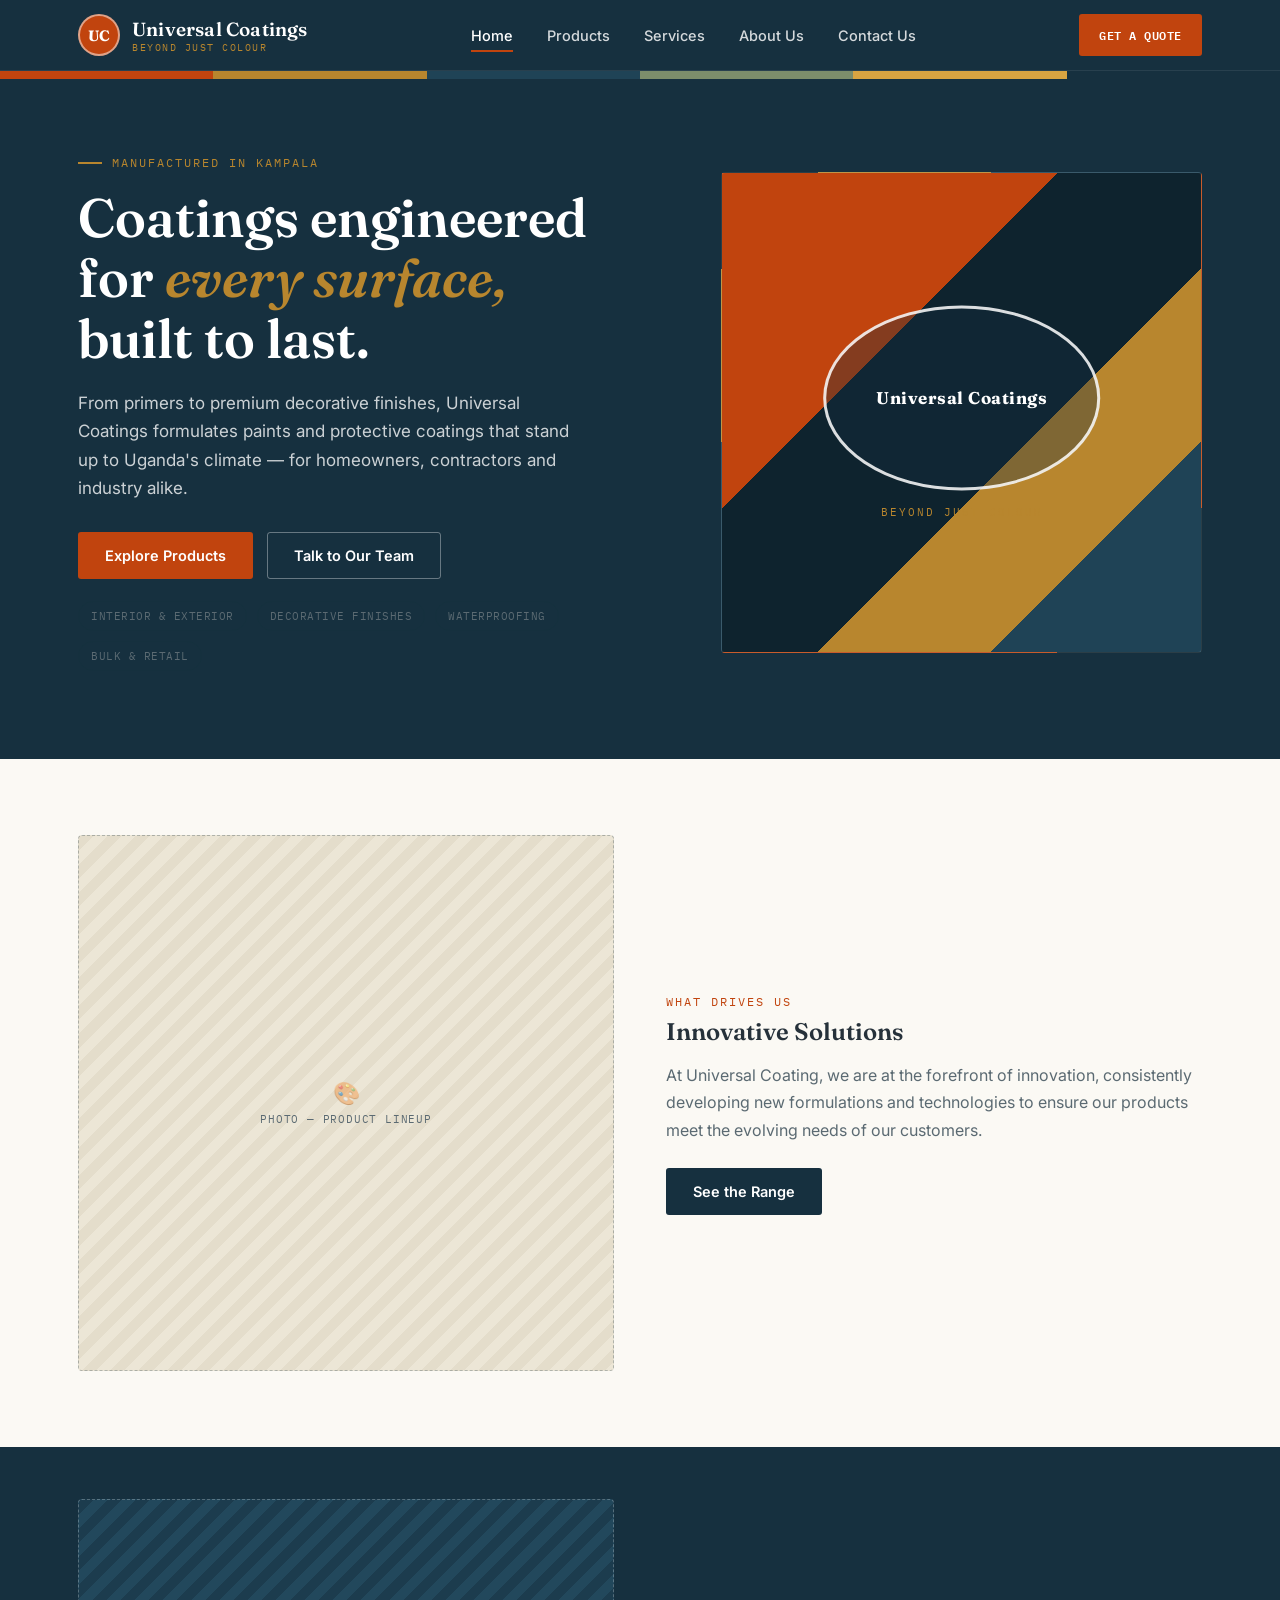
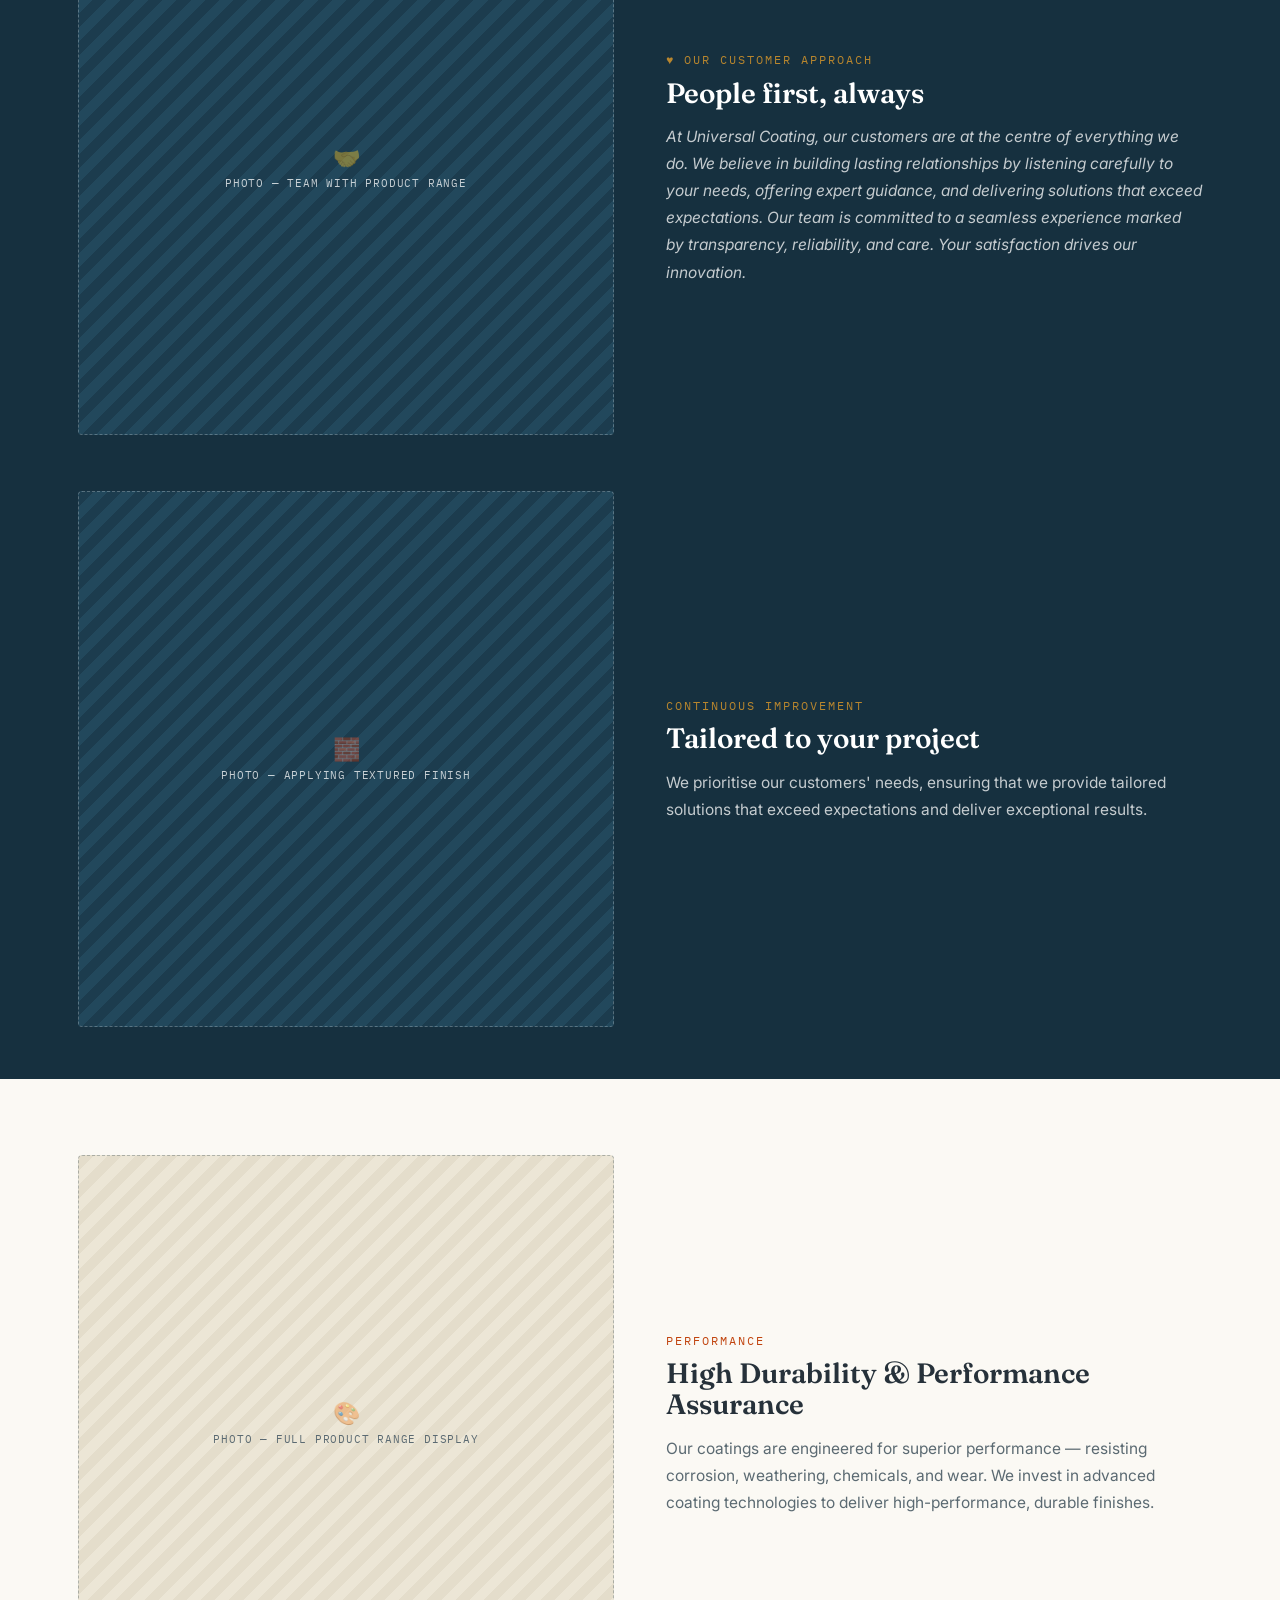
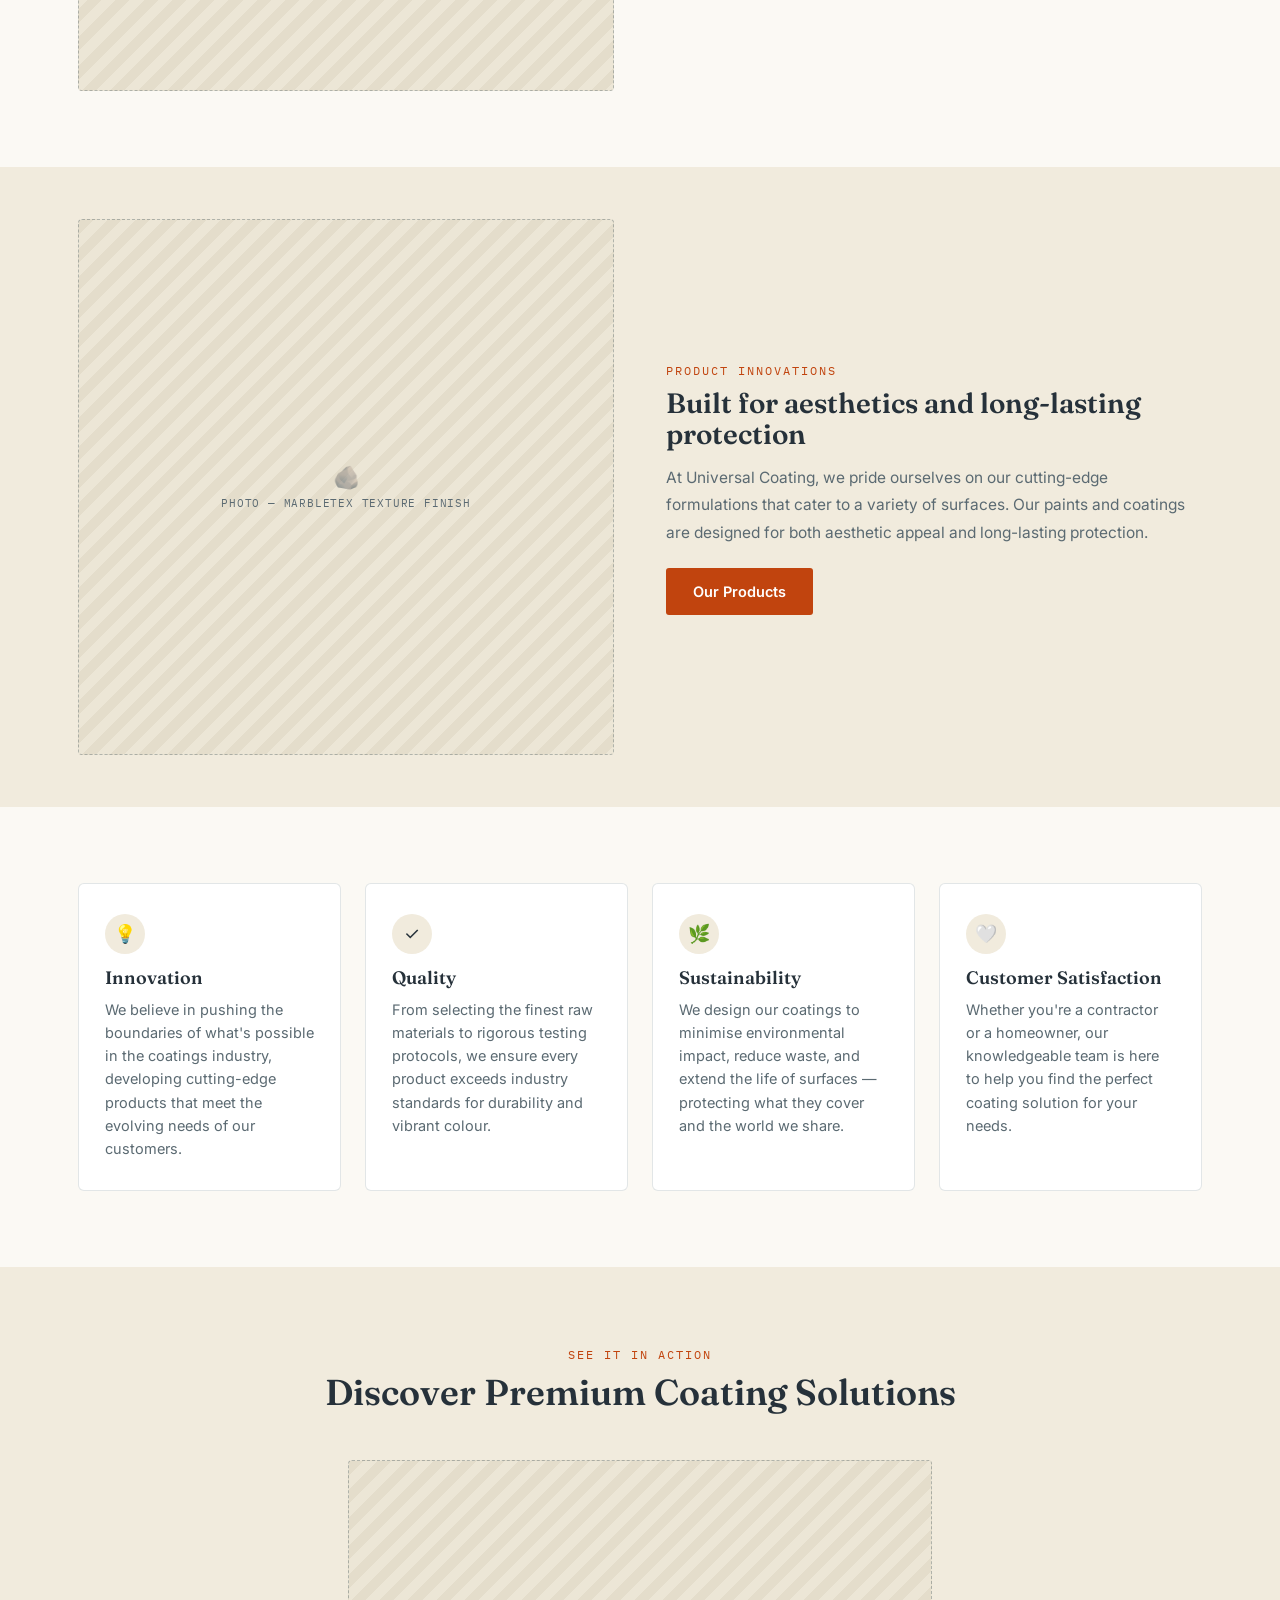
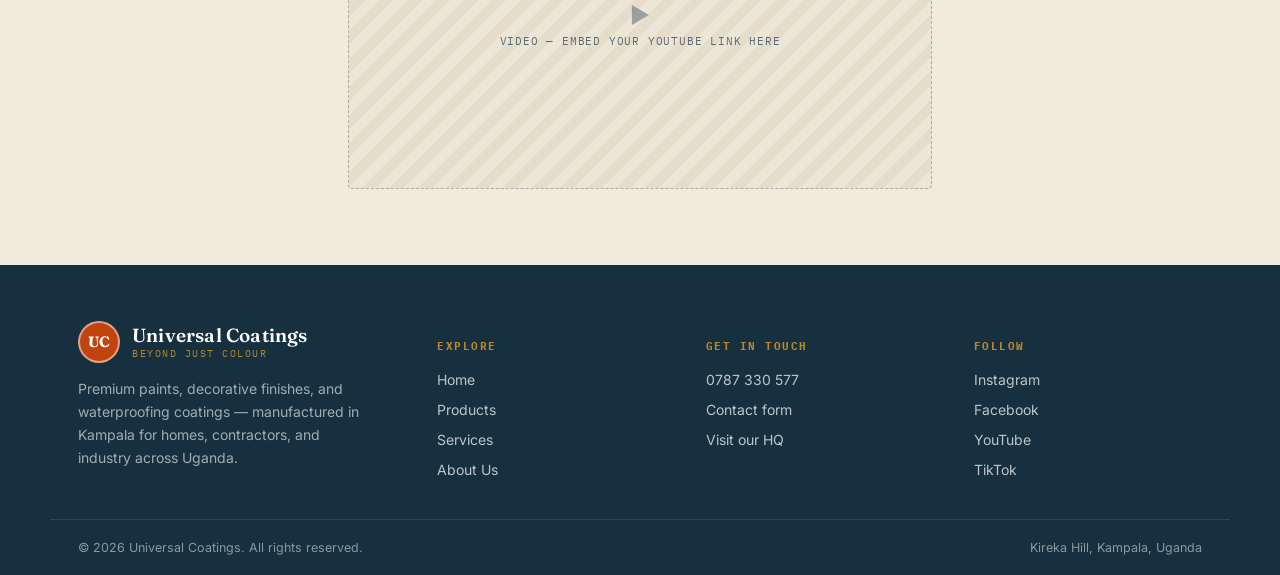
==== index.html @ a61416cd "Add files via upload" ====
<!doctype html>
<html lang="en">
<head>
<meta charset="UTF-8">
<meta name="viewport" content="width=device-width, initial-scale=1.0">
<title>Universal Coatings — Beyond Just Colour</title>
<meta name="description" content="Universal Coatings manufactures premium paints, decorative finishes and waterproofing coatings in Kampala, Uganda — for homes, contractors and industry.">
<link rel="stylesheet" href="css/styles.css">
</head>
<body>

<header class="site-header">
  <div class="nav-row">
    <a href="index.html" class="brand">
      <div class="brand-mark">UC</div>
      <div class="brand-text">
        <div class="name">Universal Coatings</div>
        <div class="tag">Beyond Just Colour</div>
      </div>
    </a>
    <nav class="main-nav">
      <ul>
        <li><a href="index.html" class="active">Home</a></li>
        <li><a href="products.html">Products</a></li>
        <li><a href="services.html">Services</a></li>
        <li><a href="about.html">About Us</a></li>
        <li><a href="contact.html">Contact Us</a></li>
      </ul>
    </nav>
    <a href="contact.html" class="nav-cta">Get a Quote</a>
    <button class="nav-toggle" aria-label="Toggle menu"><span></span><span></span><span></span></button>
  </div>
</header>
<div class="swatch-strip"><span class="sw-1"></span><span class="sw-2"></span><span class="sw-3"></span><span class="sw-4"></span><span class="sw-5"></span><span class="sw-6"></span></div>

<!-- HERO -->
<section class="hero">
  <div class="hero-grid">
    <div>
      <div class="eyebrow">Manufactured in Kampala</div>
      <h1>Coatings engineered<br>for <em>every surface,</em><br>built to last.</h1>
      <p class="lede">From primers to premium decorative finishes, Universal Coatings formulates paints and protective coatings that stand up to Uganda's climate — for homeowners, contractors and industry alike.</p>
      <div class="btn-row">
        <a href="products.html" class="btn btn-primary">Explore Products</a>
        <a href="contact.html" class="btn btn-ghost">Talk to Our Team</a>
      </div>
      <div class="badge-row">
        <span class="badge">Interior &amp; Exterior</span>
        <span class="badge">Decorative Finishes</span>
        <span class="badge">Waterproofing</span>
        <span class="badge">Bulk &amp; Retail</span>
      </div>
    </div>
    <div class="hero-visual">
      <div class="tin">
        <div class="ring"><strong>Universal Coatings</strong></div>
        <small>Beyond Just Colour</small>
      </div>
    </div>
  </div>
</section>

<!-- INNOVATIVE SOLUTIONS -->
<section class="section">
  <div class="wrap grid-2">
    <div class="ph square">
      <div class="ph-icon">🎨</div>
      <span>Photo — product lineup</span>
    </div>
    <div>
      <span class="kicker">What drives us</span>
      <h2>Innovative Solutions</h2>
      <p style="color:var(--grey);font-size:16px;line-height:1.7;margin-top:16px;">At Universal Coating, we are at the forefront of innovation, consistently developing new formulations and technologies to ensure our products meet the evolving needs of our customers.</p>
      <div class="btn-row" style="margin-top:24px;">
        <a href="products.html" class="btn btn-dark">See the Range</a>
      </div>
    </div>
  </div>
</section>

<!-- CUSTOMER APPROACH -->
<section class="section section-ink tight">
  <div class="wrap grid-2">
    <div class="ph dark square">
      <div class="ph-icon">🤝</div>
      <span>Photo — team with product range</span>
    </div>
    <div>
      <span class="kicker">♥ Our Customer Approach</span>
      <h2 style="color:var(--white);font-size:28px;margin-bottom:14px;">People first, always</h2>
      <p style="color:rgba(255,255,255,0.75);font-size:15.5px;line-height:1.75;font-style:italic;">At Universal Coating, our customers are at the centre of everything we do. We believe in building lasting relationships by listening carefully to your needs, offering expert guidance, and delivering solutions that exceed expectations. Our team is committed to a seamless experience marked by transparency, reliability, and care. Your satisfaction drives our innovation.</p>
    </div>
  </div>
  <div class="wrap grid-2" style="margin-top:56px;">
    <div class="ph dark square">
      <div class="ph-icon">🧱</div>
      <span>Photo — applying textured finish</span>
    </div>
    <div>
      <span class="kicker">Continuous Improvement</span>
      <h2 style="color:var(--white);font-size:28px;">Tailored to your project</h2>
      <p style="color:rgba(255,255,255,0.75);font-size:15.5px;line-height:1.75;margin-top:14px;">We prioritise our customers' needs, ensuring that we provide tailored solutions that exceed expectations and deliver exceptional results.</p>
    </div>
  </div>
</section>

<!-- DURABILITY -->
<section class="section">
  <div class="wrap grid-2">
    <div class="ph square">
      <div class="ph-icon">🎨</div>
      <span>Photo — full product range display</span>
    </div>
    <div>
      <span class="kicker">Performance</span>
      <h2 style="font-size:28px;">High Durability &amp; Performance Assurance</h2>
      <p style="color:var(--grey);font-size:15.5px;line-height:1.75;margin-top:14px;">Our coatings are engineered for superior performance — resisting corrosion, weathering, chemicals, and wear. We invest in advanced coating technologies to deliver high-performance, durable finishes.</p>
    </div>
  </div>
</section>

<!-- PRODUCT INNOVATIONS -->
<section class="section section-sand tight">
  <div class="wrap grid-2">
    <div class="ph square">
      <div class="ph-icon">🪨</div>
      <span>Photo — Marbletex texture finish</span>
    </div>
    <div>
      <span class="kicker">Product Innovations</span>
      <h2 style="font-size:28px;">Built for aesthetics and long-lasting protection</h2>
      <p style="color:var(--grey);font-size:15.5px;line-height:1.75;margin-top:14px;">At Universal Coating, we pride ourselves on our cutting-edge formulations that cater to a variety of surfaces. Our paints and coatings are designed for both aesthetic appeal and long-lasting protection.</p>
      <div class="btn-row" style="margin-top:22px;"><a href="products.html" class="btn btn-primary">Our Products</a></div>
    </div>
  </div>
</section>

<!-- FOUR PILLARS -->
<section class="section">
  <div class="wrap">
    <div class="grid-4">
      <div class="pillar-card">
        <div class="pillar-icon">💡</div>
        <h3>Innovation</h3>
        <p>We believe in pushing the boundaries of what's possible in the coatings industry, developing cutting-edge products that meet the evolving needs of our customers.</p>
      </div>
      <div class="pillar-card">
        <div class="pillar-icon">✓</div>
        <h3>Quality</h3>
        <p>From selecting the finest raw materials to rigorous testing protocols, we ensure every product exceeds industry standards for durability and vibrant colour.</p>
      </div>
      <div class="pillar-card">
        <div class="pillar-icon">🌿</div>
        <h3>Sustainability</h3>
        <p>We design our coatings to minimise environmental impact, reduce waste, and extend the life of surfaces — protecting what they cover and the world we share.</p>
      </div>
      <div class="pillar-card">
        <div class="pillar-icon">🤍</div>
        <h3>Customer Satisfaction</h3>
        <p>Whether you're a contractor or a homeowner, our knowledgeable team is here to help you find the perfect coating solution for your needs.</p>
      </div>
    </div>
  </div>
</section>

<!-- VIDEO / DISCOVER -->
<section class="section section-sand">
  <div class="section-head">
    <span class="kicker">See it in action</span>
    <h2>Discover Premium Coating Solutions</h2>
  </div>
  <div class="wrap" style="max-width:640px;">
    <div class="ph wide">
      <div class="ph-icon">▶</div>
      <span>Video — embed your YouTube link here</span>
    </div>
  </div>
</section>

<footer class="site-footer">
  <div class="footer-top wrap">
    <div class="footer-grid">
      <div class="footer-brand">
        <div class="brand">
          <div class="brand-mark">UC</div>
          <div class="brand-text"><div class="name">Universal Coatings</div><div class="tag">Beyond Just Colour</div></div>
        </div>
        <p>Premium paints, decorative finishes, and waterproofing coatings — manufactured in Kampala for homes, contractors, and industry across Uganda.</p>
      </div>
      <div class="footer-col">
        <h5>Explore</h5>
        <ul>
          <li><a href="index.html">Home</a></li>
          <li><a href="products.html">Products</a></li>
          <li><a href="services.html">Services</a></li>
          <li><a href="about.html">About Us</a></li>
        </ul>
      </div>
      <div class="footer-col">
        <h5>Get in touch</h5>
        <ul>
          <li><a href="tel:0787330577">0787 330 577</a></li>
          <li><a href="contact.html">Contact form</a></li>
          <li><a href="contact.html#visit">Visit our HQ</a></li>
        </ul>
      </div>
      <div class="footer-col">
        <h5>Follow</h5>
        <ul>
          <li><a href="#">Instagram</a></li>
          <li><a href="#">Facebook</a></li>
          <li><a href="#">YouTube</a></li>
          <li><a href="#">TikTok</a></li>
        </ul>
      </div>
    </div>
  </div>
  <div class="footer-bottom wrap">
    <span>© 2026 Universal Coatings. All rights reserved.</span>
    <span>Kireka Hill, Kampala, Uganda</span>
  </div>
</footer>
<script src="js/main.js"></script>
</body>
</html>
---- css/styles.css ----
/* ==========================================================================
   Universal Coatings — design tokens
   Ink Navy #16303F · Signal Rust #C1440E · Ochre Gold #B8862E
   Warm Sand #F1EBDD · Charcoal #26313A · Paper #FBF9F4
   Display: Fraunces · Body: Inter · Utility/mono: IBM Plex Mono
   ========================================================================== */

@import url('https://fonts.googleapis.com/css2?family=Fraunces:ital,opsz,wght@0,9..144,400;0,9..144,600;0,9..144,700;1,9..144,500&family=Inter:wght@400;500;600;700&family=IBM+Plex+Mono:wght@500;600&display=swap');

:root{
  --ink:      #16303F;
  --ink-2:    #1F4356;
  --rust:     #C1440E;
  --rust-dk:  #9A3609;
  --gold:     #B8862E;
  --sand:     #F1EBDD;
  --paper:    #FBF9F4;
  --charcoal: #26313A;
  --grey:     #5B6A72;
  --line:     rgba(22,48,63,0.12);
  --white:    #ffffff;

  --display: 'Fraunces', serif;
  --body:    'Inter', sans-serif;
  --mono:    'IBM Plex Mono', monospace;

  --radius: 3px;
  --max: 1180px;
}

*,*::before,*::after{ box-sizing:border-box; }
html{ scroll-behavior:smooth; }
body{
  margin:0;
  font-family:var(--body);
  color:var(--charcoal);
  background:var(--paper);
  -webkit-font-smoothing:antialiased;
}
img{ max-width:100%; display:block; }
a{ color:inherit; text-decoration:none; }
ul{ margin:0; padding:0; list-style:none; }
h1,h2,h3,h4{ font-family:var(--display); margin:0; line-height:1.12; font-weight:600; }
p{ margin:0; }

.wrap{ max-width:var(--max); margin:0 auto; padding:0 28px; }

@media (prefers-reduced-motion: reduce){
  *{ animation-duration:0.001ms !important; transition-duration:0.001ms !important; scroll-behavior:auto !important; }
}

/* -------------------- swatch strip signature -------------------- */
.swatch-strip{
  display:flex;
  height:8px;
  width:100%;
}
.swatch-strip span{ flex:1; }
.sw-1{ background:var(--rust); }
.sw-2{ background:var(--gold); }
.sw-3{ background:var(--ink-2); }
.sw-4{ background:#7C8D6B; }
.sw-5{ background:#D9A441; }
.sw-6{ background:var(--ink); }

/* -------------------- header / nav -------------------- */
.site-header{
  position:sticky; top:0; z-index:50;
  background:var(--ink);
  border-bottom:1px solid rgba(255,255,255,0.08);
}
.nav-row{
  display:flex; align-items:center; justify-content:space-between;
  padding:14px 28px;
  max-width:var(--max); margin:0 auto;
}
.brand{ display:flex; align-items:center; gap:12px; }
.brand-mark{
  width:42px; height:42px; border-radius:50%;
  background:var(--rust);
  display:flex; align-items:center; justify-content:center;
  font-family:var(--display); font-weight:700; color:var(--white); font-size:15px;
  border:2px solid rgba(255,255,255,0.5);
  flex-shrink:0;
}
.brand-text{ color:var(--white); }
.brand-text .name{ font-family:var(--display); font-size:19px; font-weight:600; letter-spacing:0.2px; }
.brand-text .tag{ font-family:var(--mono); font-size:10px; letter-spacing:1.5px; text-transform:uppercase; color:var(--gold); }

.main-nav ul{ display:flex; gap:34px; }
.main-nav a{
  color:rgba(255,255,255,0.82); font-size:14.5px; font-weight:500;
  position:relative; padding:6px 0;
  transition:color .18s ease;
}
.main-nav a:hover, .main-nav a.active{ color:var(--white); }
.main-nav a.active::after{
  content:''; position:absolute; left:0; right:0; bottom:-2px; height:2px; background:var(--rust);
}
.nav-cta{
  background:var(--rust); color:var(--white); font-family:var(--mono);
  font-size:12px; letter-spacing:0.5px; text-transform:uppercase;
  padding:11px 20px; border-radius:var(--radius); font-weight:600;
  transition:background .18s ease;
  white-space:nowrap;
}
.nav-cta:hover{ background:var(--rust-dk); }

.nav-toggle{ display:none; background:none; border:0; cursor:pointer; padding:6px; }
.nav-toggle span{ display:block; width:24px; height:2px; background:var(--white); margin:5px 0; }

/* -------------------- hero -------------------- */
.hero{
  background:var(--ink);
  color:var(--white);
  position:relative;
  overflow:hidden;
}
.hero-grid{
  display:grid; grid-template-columns:1.1fr 0.9fr; gap:56px; align-items:center;
  padding:76px 28px 88px;
  max-width:var(--max); margin:0 auto;
  position:relative; z-index:2;
}
.eyebrow{
  font-family:var(--mono); font-size:12px; letter-spacing:2px; text-transform:uppercase;
  color:var(--gold); display:flex; align-items:center; gap:10px; margin-bottom:18px;
}
.eyebrow::before{ content:''; width:24px; height:2px; background:var(--gold); }
.hero h1{ font-size:clamp(34px,4.6vw,54px); color:var(--white); margin-bottom:20px; }
.hero h1 em{ font-style:italic; color:var(--gold); }
.hero p.lede{ font-size:17px; line-height:1.65; color:rgba(255,255,255,0.78); max-width:46ch; margin-bottom:30px; }
.btn-row{ display:flex; gap:14px; flex-wrap:wrap; }

.btn{
  display:inline-flex; align-items:center; gap:8px;
  padding:14px 26px; border-radius:var(--radius);
  font-weight:600; font-size:14.5px; cursor:pointer; border:1.5px solid transparent;
  transition:transform .15s ease, background .18s ease, border-color .18s ease;
}
.btn:hover{ transform:translateY(-2px); }
.btn-primary{ background:var(--rust); color:var(--white); }
.btn-primary:hover{ background:var(--rust-dk); }
.btn-ghost{ border-color:rgba(255,255,255,0.35); color:var(--white); }
.btn-ghost:hover{ border-color:var(--white); }
.btn-dark{ background:var(--ink); color:var(--white); }
.btn-dark:hover{ background:var(--ink-2); }
.btn-gold{ background:var(--gold); color:var(--ink); }
.btn-gold:hover{ background:#a3781f; }

/* diagonal swatch visual for hero, echoes the Marbletex/Stucco texture */
.hero-visual{
  position:relative; aspect-ratio:1/1; border-radius:4px; overflow:hidden;
  background:
    linear-gradient(135deg, var(--rust) 0 35%, transparent 35%),
    linear-gradient(135deg, transparent 60%, var(--gold) 60% 78%, transparent 78%),
    linear-gradient(315deg, var(--ink-2) 0 40%, #0e232e 40%);
  border:1px solid rgba(255,255,255,0.12);
}
.hero-visual .tin{
  position:absolute; left:50%; top:50%; transform:translate(-50%,-50%);
  width:58%; text-align:center; color:var(--white);
}
.hero-visual .tin .ring{
  width:100%; aspect-ratio:1.5/1; border:3px solid rgba(255,255,255,0.85); border-radius:50%;
  display:flex; align-items:center; justify-content:center; margin-bottom:10px;
  background:rgba(22,48,63,0.35);
}
.hero-visual .tin .ring strong{ font-family:var(--display); font-size:17px; letter-spacing:0.5px; }
.hero-visual .tin small{ font-family:var(--mono); font-size:10.5px; letter-spacing:2px; text-transform:uppercase; color:var(--gold); }

/* -------------------- section shells -------------------- */
.section{ padding:76px 28px; }
.section.tight{ padding:52px 28px; }
.section-sand{ background:var(--sand); }
.section-ink{ background:var(--ink); color:var(--white); }
.section-head{ text-align:center; max-width:640px; margin:0 auto 48px; }
.section-head h2{ font-size:clamp(26px,3.4vw,36px); margin-bottom:12px; }
.section-head p{ color:var(--grey); font-size:16px; }
.section-ink .section-head p{ color:rgba(255,255,255,0.7); }
.kicker{
  font-family:var(--mono); font-size:12px; letter-spacing:2px; text-transform:uppercase;
  color:var(--rust); display:inline-block; margin-bottom:10px;
}
.section-ink .kicker{ color:var(--gold); }

/* -------------------- feature grid -------------------- */
.grid-2{ display:grid; grid-template-columns:1fr 1fr; gap:52px; align-items:center; }
.grid-3{ display:grid; grid-template-columns:repeat(3,1fr); gap:28px; }
.grid-4{ display:grid; grid-template-columns:repeat(4,1fr); gap:24px; }

.feature-row{ display:flex; gap:22px; margin-bottom:34px; }
.feature-row:last-child{ margin-bottom:0; }
.feature-num{
  font-family:var(--mono); font-size:13px; color:var(--rust); flex-shrink:0; width:34px;
  padding-top:3px;
}
.feature-row h3{ font-size:19px; margin-bottom:8px; }
.feature-row p{ color:var(--grey); font-size:15px; line-height:1.6; }

/* placeholder photo blocks (used until real photos are added) */
.ph{
  background:repeating-linear-gradient(135deg, #E4DDCB, #E4DDCB 10px, #ECE6D6 10px, #ECE6D6 20px);
  border:1.5px dashed rgba(22,48,63,0.28);
  border-radius:4px;
  display:flex; flex-direction:column; align-items:center; justify-content:center;
  color:var(--grey); text-align:center; gap:6px; padding:20px;
  min-height:220px;
}
.ph .ph-icon{ font-size:22px; opacity:0.55; }
.ph span{ font-family:var(--mono); font-size:11px; letter-spacing:0.8px; text-transform:uppercase; color:var(--grey); }
.ph.dark{ background:repeating-linear-gradient(135deg,#1c3c4e,#1c3c4e 10px,#22485c 10px,#22485c 20px); border-color:rgba(255,255,255,0.25); color:rgba(255,255,255,0.75); }
.ph.dark span{ color:rgba(255,255,255,0.75); }
.ph.square{ aspect-ratio:1/1; min-height:0; }
.ph.wide{ aspect-ratio:16/9; min-height:0; }
.ph.tall{ aspect-ratio:3/4; min-height:0; }

/* -------------------- value / pillar cards -------------------- */
.pillar-card{
  background:var(--white); border:1px solid var(--line); border-radius:6px;
  padding:30px 26px;
}
.pillar-card h3{ font-size:18px; margin:14px 0 10px; }
.pillar-card p{ color:var(--grey); font-size:14.5px; line-height:1.6; }
.pillar-icon{
  width:40px; height:40px; border-radius:50%; background:var(--sand);
  display:flex; align-items:center; justify-content:center; font-size:18px;
}

/* -------------------- product cards -------------------- */
.product-list{ display:flex; flex-direction:column; gap:20px; }
.product-card{
  display:grid; grid-template-columns:280px 1fr; gap:0;
  background:var(--white); border:1px solid var(--line); border-radius:6px; overflow:hidden;
}
.product-swatch{
  position:relative; display:flex; align-items:flex-end; padding:20px;
  min-height:260px; color:var(--white);
}
.product-swatch .pname{
  font-family:var(--mono); font-size:11px; letter-spacing:1.5px; text-transform:uppercase;
  background:rgba(0,0,0,0.28); padding:6px 10px; border-radius:3px; backdrop-filter:blur(2px);
}
.product-body{ padding:28px 30px; }
.product-body h3{ font-size:22px; margin-bottom:4px; }
.product-body .desc{ color:var(--grey); font-size:14.5px; line-height:1.65; margin:10px 0 18px; }
.product-meta{ display:grid; grid-template-columns:1fr 1fr; gap:20px 28px; }
.product-meta .m-block h4{
  font-family:var(--mono); font-size:11px; letter-spacing:1.2px; text-transform:uppercase;
  color:var(--rust); font-weight:600; margin-bottom:8px;
}
.product-meta ul{ display:flex; flex-direction:column; gap:5px; }
.product-meta li{ font-size:13.5px; color:var(--charcoal); position:relative; padding-left:14px; line-height:1.5; }
.product-meta li::before{ content:'—'; position:absolute; left:0; color:var(--grey); }

/* named swatch color backgrounds per product family */
.c-primer   { background:linear-gradient(160deg,#2E5F86,#1E3F5B); }
.c-stucco   { background:linear-gradient(160deg,#D8B084,#B98A56); }
.c-marbletex{ background:linear-gradient(160deg,#8C6A55,#5F4531); }
.c-texture  { background:linear-gradient(160deg,#9C6B3E,#6E4726); }
.c-undercoat{ background:linear-gradient(160deg,#3B3B3B,#181818); }
.c-colorchart{ background:linear-gradient(160deg,#C1440E,#B8862E 45%,#7C8D6B 75%,#2E5F86); }
.c-dampcoat { background:linear-gradient(160deg,#E5603A,#B8390F); }
.c-budget   { background:linear-gradient(160deg,#D8CE6E,#B7AA3F); }
.c-sealant  { background:linear-gradient(160deg,#E8C93A,#C8A61E); }
.c-vinylmatt{ background:linear-gradient(160deg,#D98FAE,#B85E82); }
.c-weatherguard{ background:linear-gradient(160deg,#4E6E8E,#2C4A64); }
.c-silkvinyl{ background:linear-gradient(160deg,#8CA4A8,#5F7A7E); }

/* -------------------- testimonial cards -------------------- */
.t-card{
  background:var(--white); border:1px solid var(--line); border-radius:6px;
  padding:26px; display:flex; flex-direction:column; gap:16px;
}
.t-card .stars{ color:var(--gold); font-size:14px; letter-spacing:2px; }
.t-card p.quote{ font-family:var(--display); font-style:italic; font-size:16px; line-height:1.55; color:var(--charcoal); }
.t-card .who{ font-family:var(--mono); font-size:11.5px; letter-spacing:1px; text-transform:uppercase; color:var(--grey); }

/* -------------------- team -------------------- */
.team-card{ text-align:center; }
.team-card .ph{ border-radius:6px; margin-bottom:16px; }
.team-card h4{ font-size:17px; margin-bottom:2px; }
.team-card .role{ font-family:var(--mono); font-size:11px; letter-spacing:1px; text-transform:uppercase; color:var(--rust); margin-bottom:10px; }
.team-card p.bio{ color:var(--grey); font-size:14px; line-height:1.6; font-style:italic; }

/* -------------------- process steps -------------------- */
.steps{ counter-reset:step; max-width:640px; margin:0 auto; }
.step{ display:flex; gap:22px; padding:22px 0; border-bottom:1px solid var(--line); }
.step:last-child{ border-bottom:0; }
.step-num{
  font-family:var(--mono); font-weight:600; font-size:15px; color:var(--white); background:var(--rust);
  width:34px; height:34px; border-radius:50%; display:flex; align-items:center; justify-content:center; flex-shrink:0;
}
.step h4{ font-size:17px; margin-bottom:6px; }
.step p{ color:var(--grey); font-size:14.5px; line-height:1.6; }

/* -------------------- gallery -------------------- */
.gallery-grid{ display:grid; grid-template-columns:repeat(4,1fr); gap:16px; }
.gallery-grid .ph{ aspect-ratio:1/1; min-height:0; }

/* -------------------- FAQ -------------------- */
.faq{ max-width:720px; margin:0 auto; }
.faq-item{ border-bottom:1px solid var(--line); }
.faq-q{
  width:100%; text-align:left; background:none; border:0; cursor:pointer;
  display:flex; align-items:center; justify-content:space-between; gap:16px;
  padding:20px 4px; font-family:var(--body); font-weight:600; font-size:15.5px; color:var(--charcoal);
}
.faq-q .plus{ font-family:var(--mono); color:var(--rust); font-size:18px; transition:transform .2s ease; flex-shrink:0; }
.faq-item.open .faq-q .plus{ transform:rotate(45deg); }
.faq-a{
  max-height:0; overflow:hidden; transition:max-height .28s ease;
  color:var(--grey); font-size:14.5px; line-height:1.65;
}
.faq-item.open .faq-a{ padding-bottom:20px; }
.faq-a p{ padding-right:30px; }

/* -------------------- forms -------------------- */
.form-card{
  background:var(--white); border:1px solid var(--line); border-radius:8px; padding:36px;
  max-width:560px; margin:0 auto;
}
.field{ margin-bottom:18px; }
.field label{ display:block; font-family:var(--mono); font-size:11px; letter-spacing:1px; text-transform:uppercase; color:var(--grey); margin-bottom:7px; }
.field input, .field select, .field textarea{
  width:100%; padding:12px 14px; border:1.5px solid var(--line); border-radius:var(--radius);
  font-family:var(--body); font-size:14.5px; color:var(--charcoal); background:var(--paper);
  transition:border-color .15s ease;
}
.field input:focus, .field select:focus, .field textarea:focus{
  outline:3px solid rgba(193,68,14,0.25); border-color:var(--rust);
}
.field textarea{ resize:vertical; min-height:110px; }
.field-row{ display:grid; grid-template-columns:1fr 1fr; gap:16px; }
.form-note{ font-size:12.5px; color:var(--grey); margin-top:14px; }
.form-msg{
  display:none; margin-top:16px; padding:12px 16px; border-radius:var(--radius);
  background:#ECF3EC; color:#2E5B32; font-size:13.5px; font-weight:500;
}
.form-msg.show{ display:block; }

/* -------------------- contact info blocks -------------------- */
.info-grid{ display:grid; grid-template-columns:1fr 1fr 1fr; gap:24px; margin-top:44px; }
.info-card{ text-align:center; padding:6px; }
.info-card .ic{ font-size:22px; margin-bottom:10px; }
.info-card h4{ font-family:var(--mono); font-size:11px; letter-spacing:1.5px; text-transform:uppercase; color:var(--rust); margin-bottom:8px; }
.info-card p{ font-size:14.5px; color:var(--charcoal); line-height:1.6; }

/* -------------------- social row -------------------- */
.social-row{ display:flex; justify-content:center; gap:20px; flex-wrap:wrap; }
.social-btn{
  display:flex; flex-direction:column; align-items:center; gap:8px;
  width:76px;
}
.social-icon{
  width:52px; height:52px; border-radius:50%; background:var(--ink);
  display:flex; align-items:center; justify-content:center; color:var(--white); font-size:20px;
  transition:transform .18s ease, background .18s ease;
}
.social-btn:hover .social-icon{ background:var(--rust); transform:translateY(-3px); }
.social-btn span{ font-family:var(--mono); font-size:11px; letter-spacing:0.5px; color:var(--grey); }

/* -------------------- footer -------------------- */
.site-footer{ background:var(--ink); color:rgba(255,255,255,0.75); }
.footer-top{ padding:56px 28px 40px; }
.footer-grid{ display:grid; grid-template-columns:1.4fr 1fr 1fr 1fr; gap:40px; }
.footer-brand .brand{ margin-bottom:14px; }
.footer-brand p{ font-size:14px; line-height:1.65; color:rgba(255,255,255,0.6); max-width:32ch; }
.footer-col h5{
  font-family:var(--mono); font-size:11px; letter-spacing:1.5px; text-transform:uppercase;
  color:var(--gold); margin-bottom:16px;
}
.footer-col ul{ display:flex; flex-direction:column; gap:10px; }
.footer-col a{ font-size:14px; color:rgba(255,255,255,0.72); transition:color .15s ease; }
.footer-col a:hover{ color:var(--white); }
.footer-bottom{
  border-top:1px solid rgba(255,255,255,0.1); padding:20px 28px;
  display:flex; justify-content:space-between; align-items:center; flex-wrap:wrap; gap:10px;
  font-size:12.5px; color:rgba(255,255,255,0.5);
}
.footer-bottom a{ color:rgba(255,255,255,0.7); }

/* -------------------- misc -------------------- */
.badge-row{ display:flex; gap:10px; flex-wrap:wrap; margin-top:22px; }
.badge{
  font-family:var(--mono); font-size:11px; letter-spacing:0.5px; text-transform:uppercase;
  border:1px solid var(--line); padding:7px 12px; border-radius:20px; color:var(--grey);
}

/* -------------------- page hero (inner pages) -------------------- */
.page-hero{ background:var(--ink); color:var(--white); padding:64px 28px 56px; }
.page-hero .wrap{ text-align:center; }
.page-hero h1{ font-size:clamp(30px,4vw,44px); color:var(--white); margin-bottom:14px; }
.page-hero p{ color:rgba(255,255,255,0.72); font-size:16px; max-width:560px; margin:0 auto; }

/* -------------------- responsive -------------------- */
@media (max-width:980px){
  .grid-2{ grid-template-columns:1fr; }
  .grid-3{ grid-template-columns:1fr 1fr; }
  .grid-4{ grid-template-columns:1fr 1fr; }
  .footer-grid{ grid-template-columns:1fr 1fr; }
  .info-grid{ grid-template-columns:1fr; }
  .gallery-grid{ grid-template-columns:repeat(3,1fr); }
  .hero-grid{ grid-template-columns:1fr; padding-bottom:56px; }
  .hero-visual{ max-width:380px; margin:0 auto; }
  .product-card{ grid-template-columns:1fr; }
  .product-swatch{ min-height:180px; }
}
@media (max-width:720px){
  .main-nav{ position:fixed; inset:64px 0 0 0; background:var(--ink); padding:20px 28px; transform:translateY(-110%); transition:transform .25s ease; z-index:40; }
  .main-nav.open{ transform:translateY(0); }
  .main-nav ul{ flex-direction:column; gap:4px; }
  .main-nav a{ display:block; padding:14px 0; border-bottom:1px solid rgba(255,255,255,0.08); }
  .nav-toggle{ display:block; }
  .nav-cta{ display:none; }
  .grid-3{ grid-template-columns:1fr; }
  .grid-4{ grid-template-columns:1fr 1fr; }
  .footer-grid{ grid-template-columns:1fr 1fr; }
  .gallery-grid{ grid-template-columns:1fr 1fr; }
  .field-row{ grid-template-columns:1fr; }
  .product-meta{ grid-template-columns:1fr; }
}
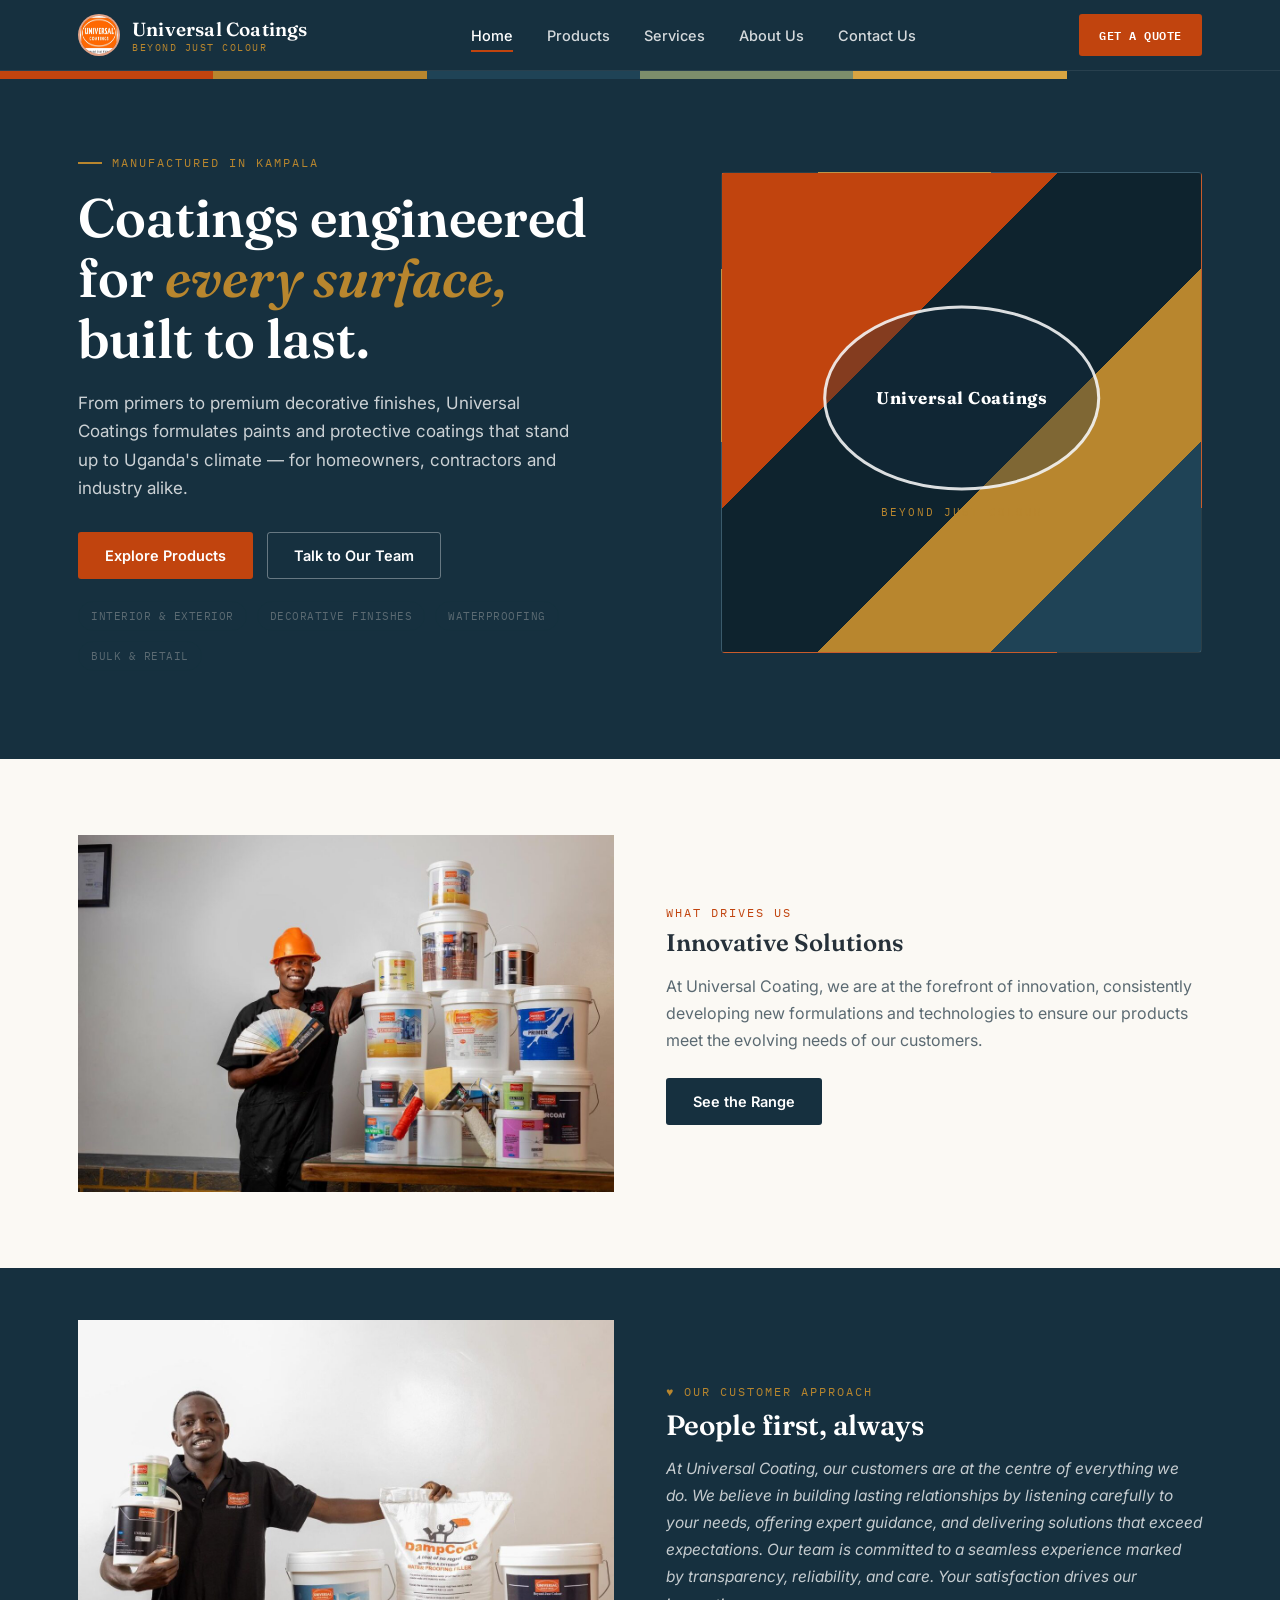
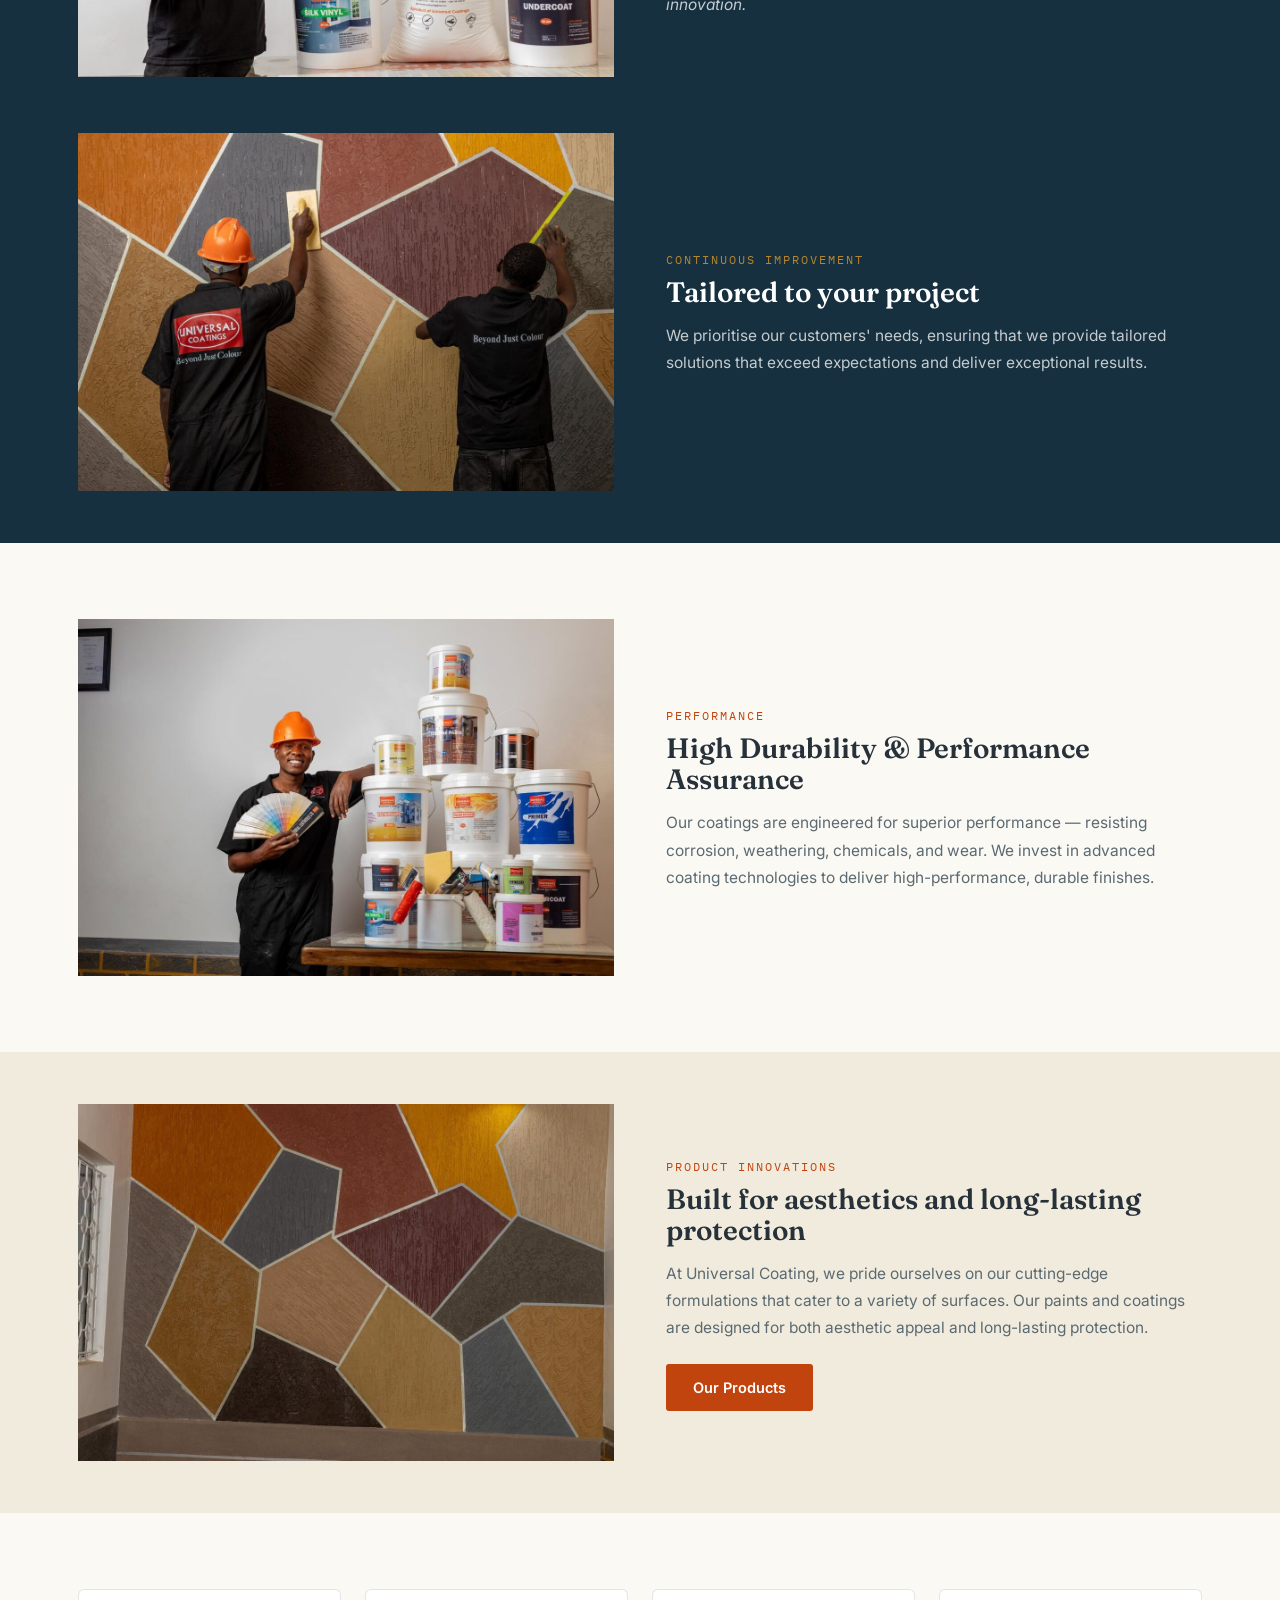
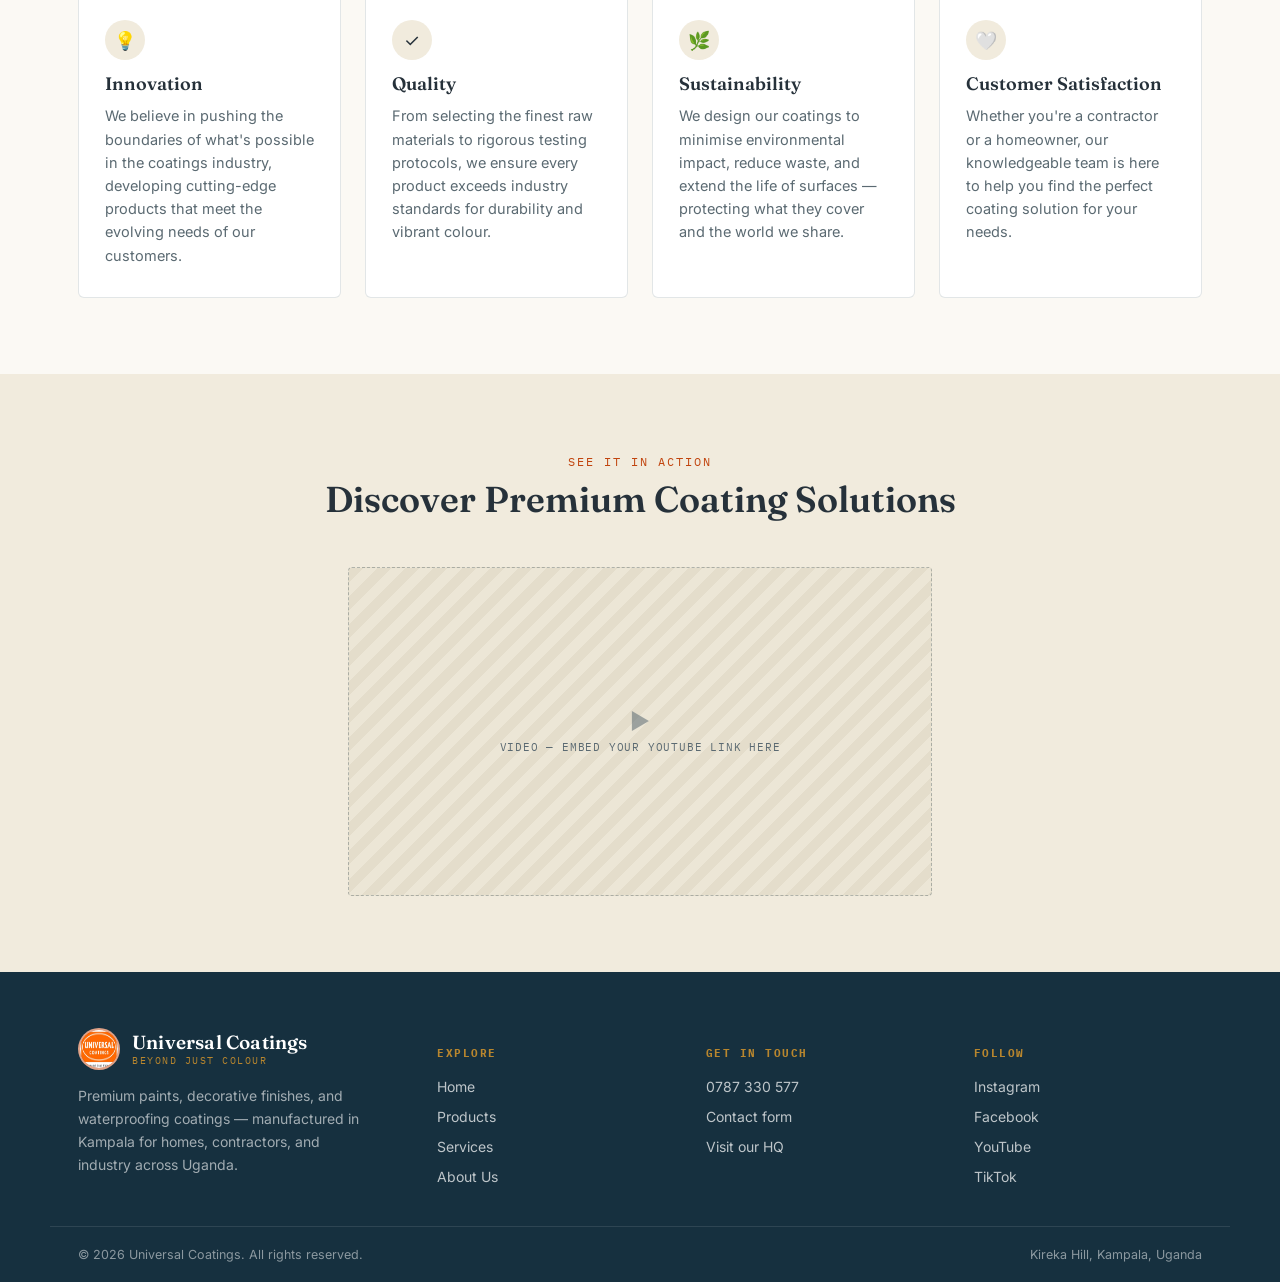
==== commit 9792111c: "Add files via upload" ====
--- a/index.html
+++ b/index.html
@@ -12,7 +12,7 @@
 <header class="site-header">
   <div class="nav-row">
     <a href="index.html" class="brand">
-      <div class="brand-mark">UC</div>
+      <img src="images/logo.jpg" alt="Universal Coatings logo" class="brand-mark">
       <div class="brand-text">
         <div class="name">Universal Coatings</div>
         <div class="tag">Beyond Just Colour</div>
@@ -63,10 +63,7 @@
 <!-- INNOVATIVE SOLUTIONS -->
 <section class="section">
   <div class="wrap grid-2">
-    <div class="ph square">
-      <div class="ph-icon">🎨</div>
-      <span>Photo — product lineup</span>
-    </div>
+    <img src="images/durability-product-display.jpg" alt="Universal Coatings full product range" class="photo square">
     <div>
       <span class="kicker">What drives us</span>
       <h2>Innovative Solutions</h2>
@@ -81,10 +78,7 @@
 <!-- CUSTOMER APPROACH -->
 <section class="section section-ink tight">
   <div class="wrap grid-2">
-    <div class="ph dark square">
-      <div class="ph-icon">🤝</div>
-      <span>Photo — team with product range</span>
-    </div>
+    <img src="images/customer-approach-team.jpg" alt="Universal Coatings team member with product range" class="photo square">
     <div>
       <span class="kicker">♥ Our Customer Approach</span>
       <h2 style="color:var(--white);font-size:28px;margin-bottom:14px;">People first, always</h2>
@@ -92,10 +86,7 @@
     </div>
   </div>
   <div class="wrap grid-2" style="margin-top:56px;">
-    <div class="ph dark square">
-      <div class="ph-icon">🧱</div>
-      <span>Photo — applying textured finish</span>
-    </div>
+    <img src="images/continuous-improvement-texture.jpg" alt="Team applying decorative textured finish" class="photo square">
     <div>
       <span class="kicker">Continuous Improvement</span>
       <h2 style="color:var(--white);font-size:28px;">Tailored to your project</h2>
@@ -107,10 +98,7 @@
 <!-- DURABILITY -->
 <section class="section">
   <div class="wrap grid-2">
-    <div class="ph square">
-      <div class="ph-icon">🎨</div>
-      <span>Photo — full product range display</span>
-    </div>
+    <img src="images/durability-product-display.jpg" alt="Full Universal Coatings product range display" class="photo square">
     <div>
       <span class="kicker">Performance</span>
       <h2 style="font-size:28px;">High Durability &amp; Performance Assurance</h2>
@@ -122,10 +110,7 @@
 <!-- PRODUCT INNOVATIONS -->
 <section class="section section-sand tight">
   <div class="wrap grid-2">
-    <div class="ph square">
-      <div class="ph-icon">🪨</div>
-      <span>Photo — Marbletex texture finish</span>
-    </div>
+    <img src="images/product-innovations-marbletex.jpg" alt="Marbletex decorative finish products stacked outside" class="photo square">
     <div>
       <span class="kicker">Product Innovations</span>
       <h2 style="font-size:28px;">Built for aesthetics and long-lasting protection</h2>
@@ -182,7 +167,7 @@
     <div class="footer-grid">
       <div class="footer-brand">
         <div class="brand">
-          <div class="brand-mark">UC</div>
+          <img src="images/logo.jpg" alt="Universal Coatings logo" class="brand-mark">
           <div class="brand-text"><div class="name">Universal Coatings</div><div class="tag">Beyond Just Colour</div></div>
         </div>
         <p>Premium paints, decorative finishes, and waterproofing coatings — manufactured in Kampala for homes, contractors, and industry across Uganda.</p>
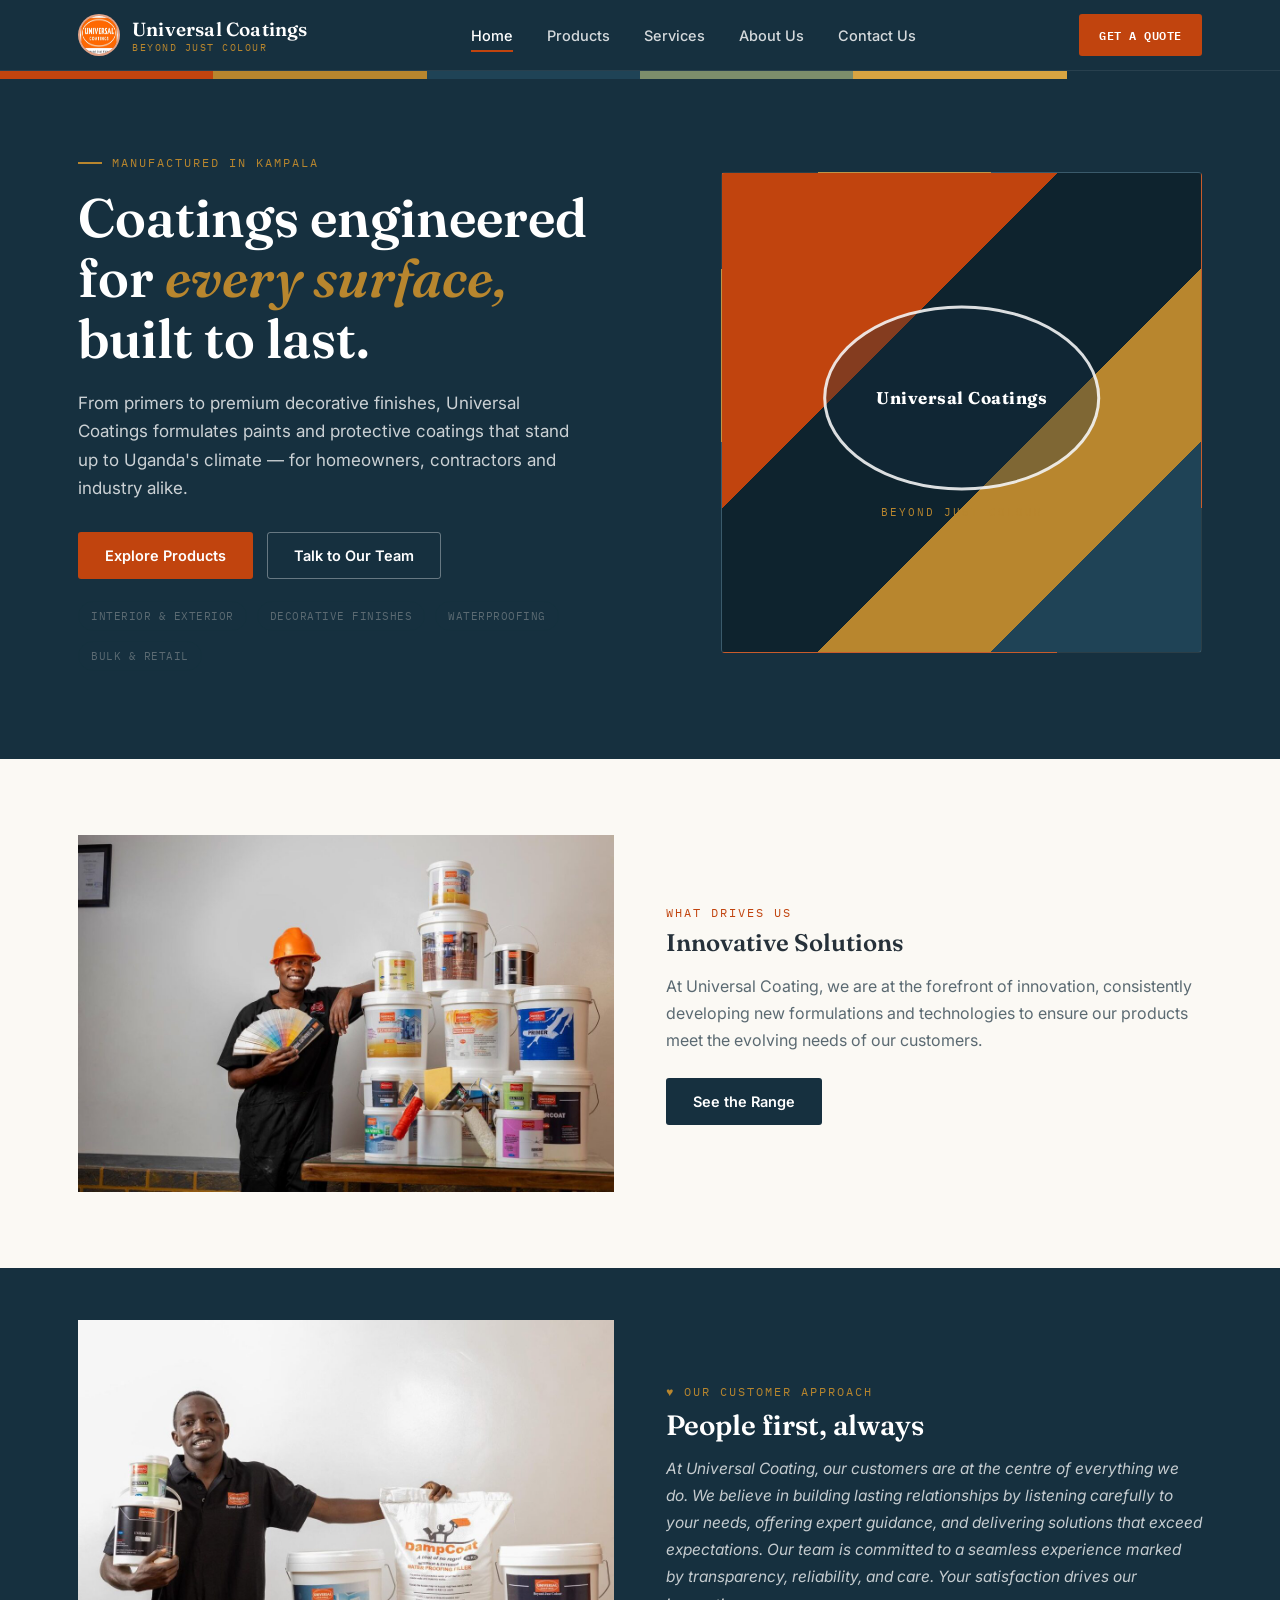
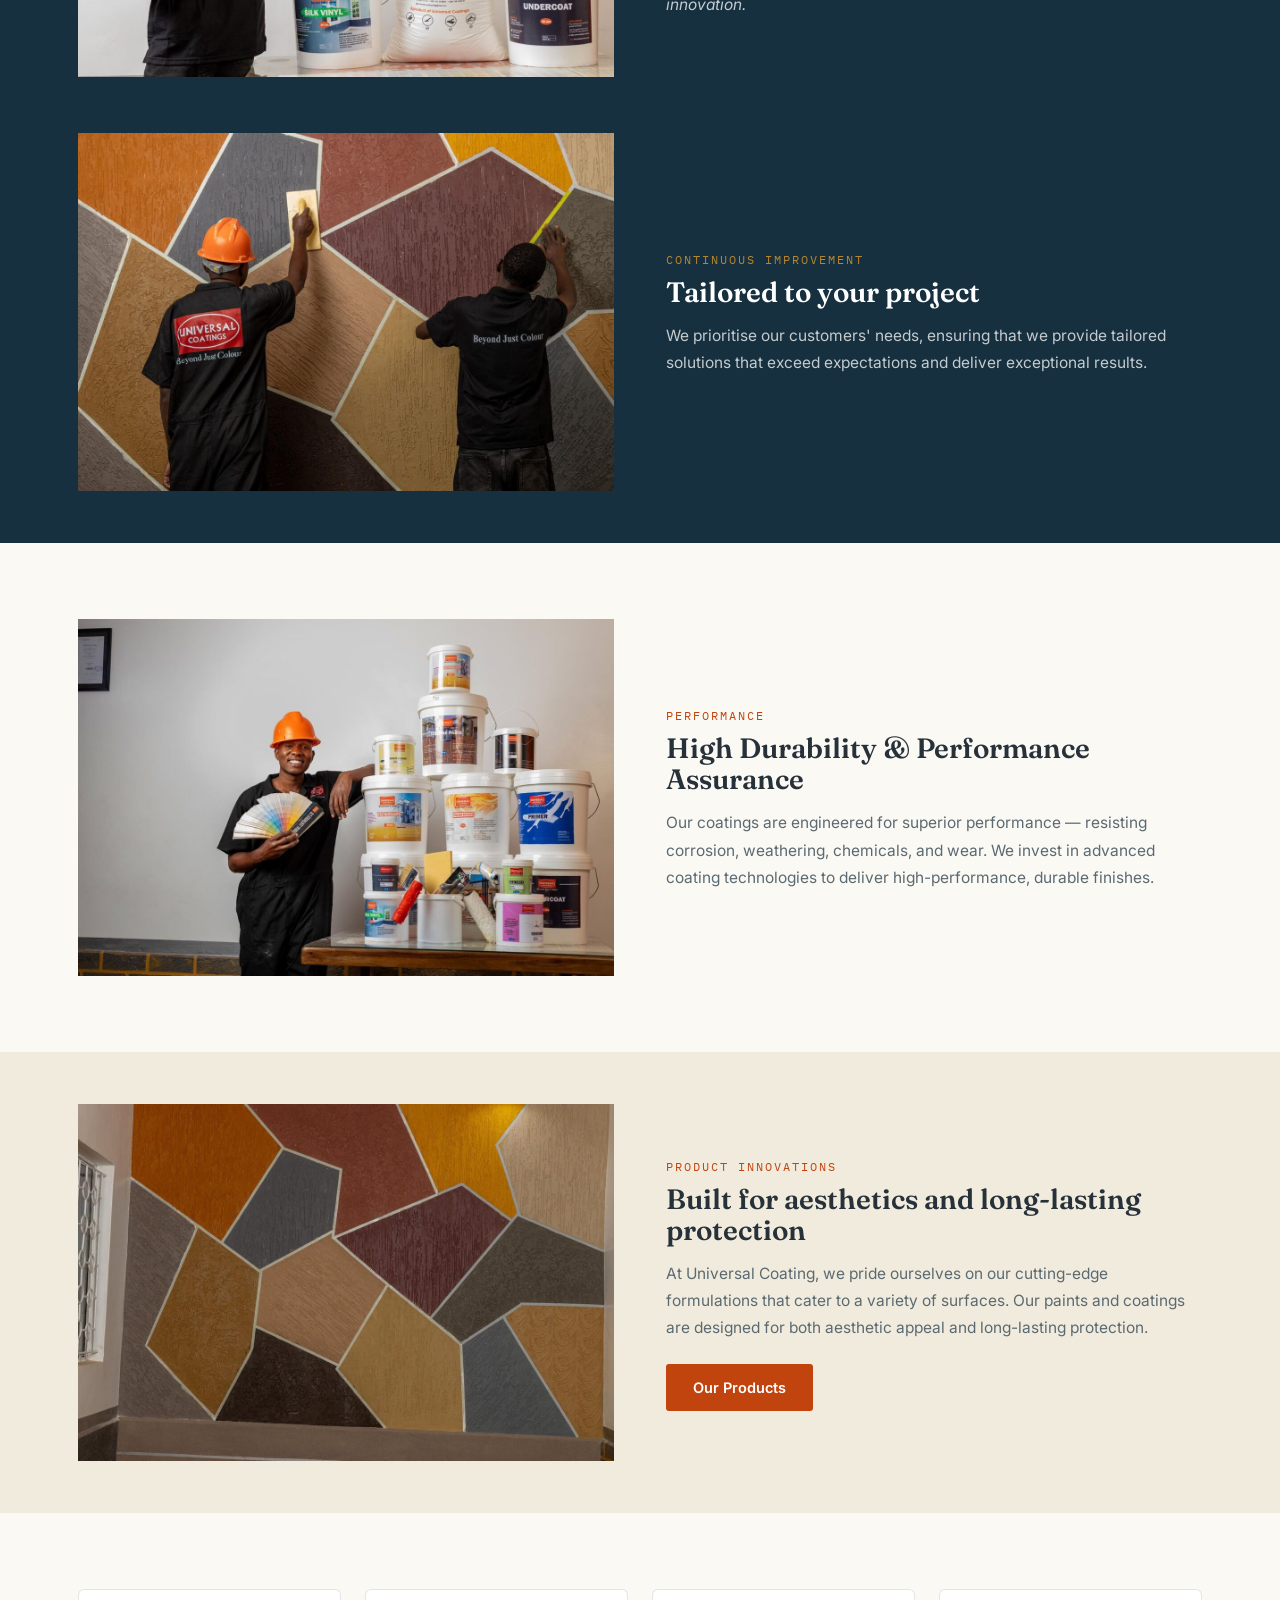
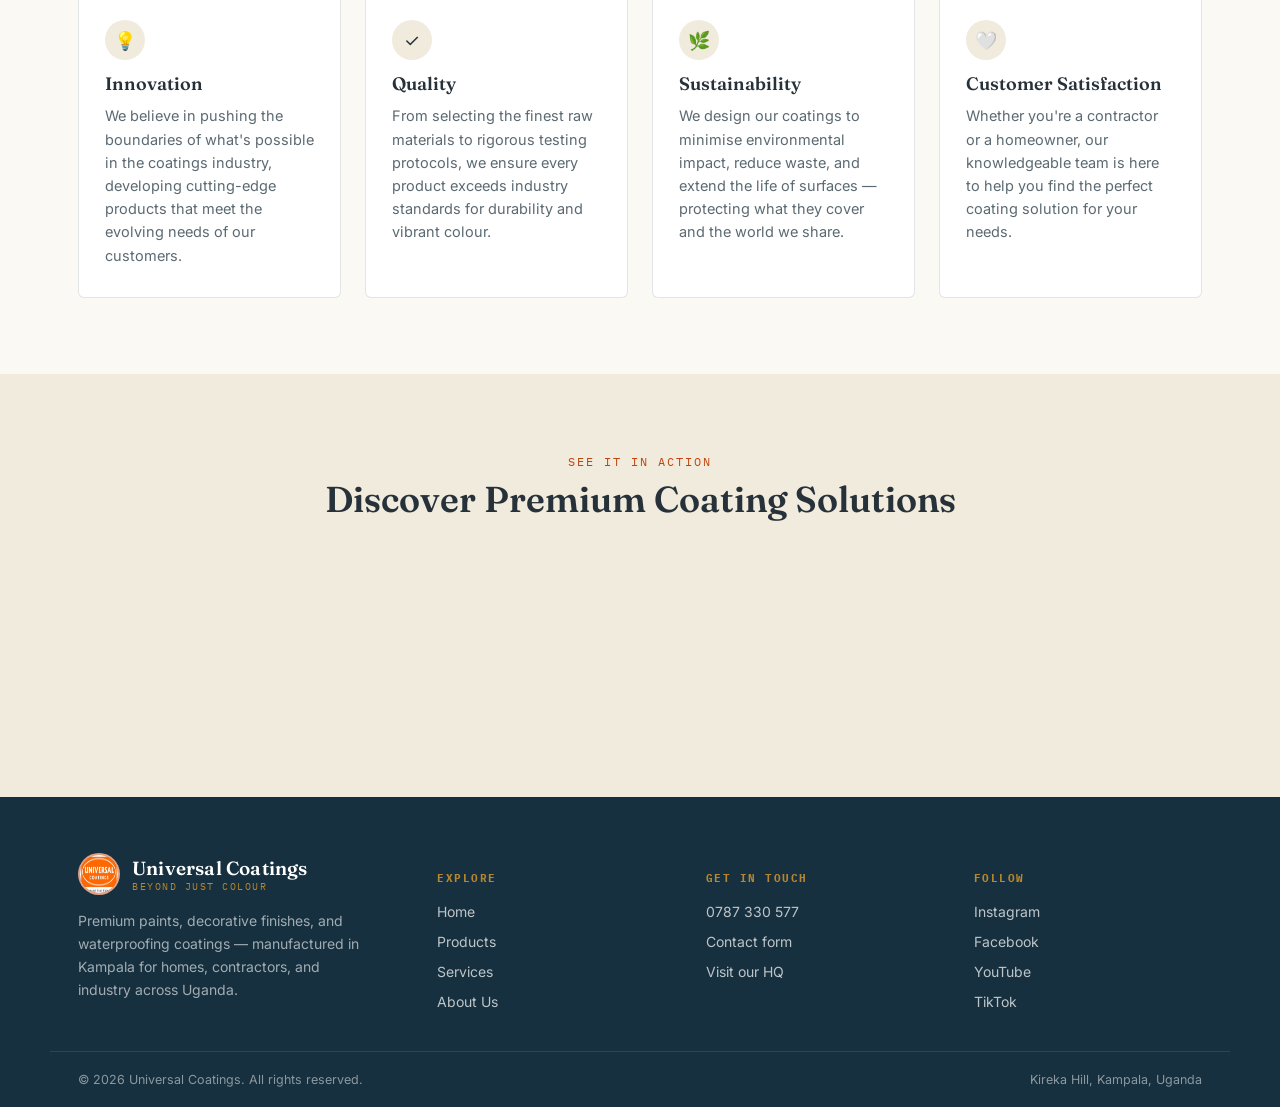
==== commit 168c9f20: "Add files via upload" ====
--- a/index.html
+++ b/index.html
@@ -155,9 +155,8 @@
     <h2>Discover Premium Coating Solutions</h2>
   </div>
   <div class="wrap" style="max-width:640px;">
-    <div class="ph wide">
-      <div class="ph-icon">▶</div>
-      <span>Video — embed your YouTube link here</span>
+    <div class="video-embed">
+      <iframe src="https://www.youtube.com/embed/xoQO34VLflw" title="Universal Coatings product showcase" frameborder="0" allow="accelerometer; autoplay; clipboard-write; encrypted-media; gyroscope; picture-in-picture; web-share" allowfullscreen></iframe>
     </div>
   </div>
 </section>
